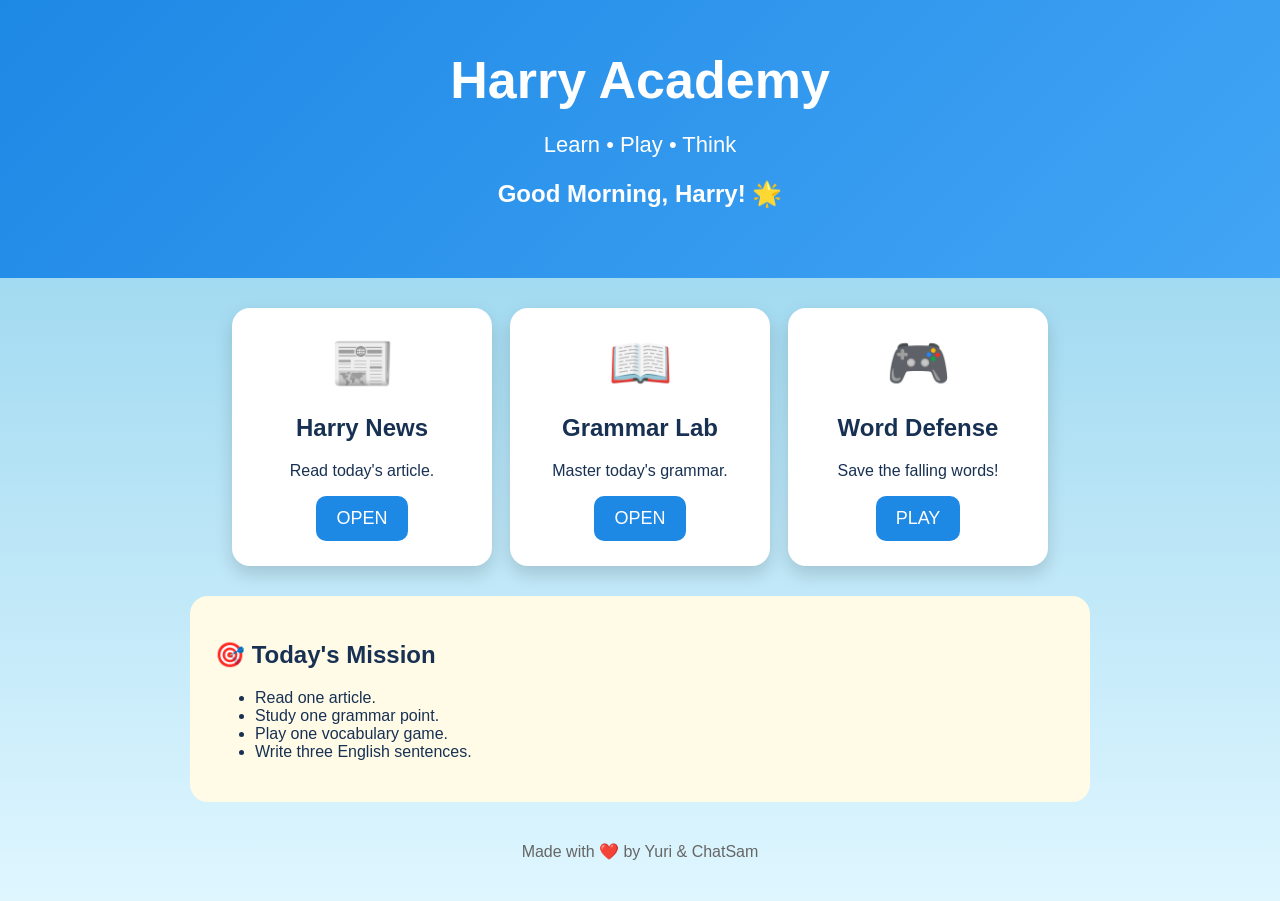
==== index.html @ 78060aa3 "Rename 1 to index.html" ====
<!DOCTYPE html>
<html lang="en">
<head>
<meta charset="UTF-8">
<meta name="viewport" content="width=device-width, initial-scale=1.0">
<title>Harry Academy</title>
<style>
*{box-sizing:border-box}
body{
 margin:0;
 font-family:Arial,sans-serif;
 background:linear-gradient(#87ceeb,#dff6ff);
 color:#183153;
}
header{
 text-align:center;
 padding:50px 20px;
 color:white;
 background:linear-gradient(135deg,#1e88e5,#42a5f5);
}
header h1{font-size:52px;margin:0}
header p{font-size:22px}
nav{
 display:flex;
 justify-content:center;
 gap:18px;
 flex-wrap:wrap;
 margin:30px;
}
.card{
 width:260px;
 background:white;
 border-radius:18px;
 padding:25px;
 box-shadow:0 8px 18px rgba(0,0,0,.15);
 text-align:center;
 transition:.25s;
}
.card:hover{transform:translateY(-8px)}
.icon{font-size:52px}
button{
 background:#1e88e5;
 color:white;
 border:none;
 padding:12px 20px;
 border-radius:10px;
 cursor:pointer;
 font-size:18px;
}
button:hover{background:#1565c0}
section{
 max-width:900px;
 margin:auto;
 background:#fffbe7;
 border-radius:18px;
 padding:25px;
}
footer{
 text-align:center;
 padding:40px;
 color:#666;
}
</style>
</head>
<body>

<header>
<h1>Harry Academy</h1>
<p>Learn • Play • Think</p>
<h2>Good Morning, Harry! 🌟</h2>
</header>

<nav>

<div class="card">
<div class="icon">📰</div>
<h2>Harry News</h2>
<p>Read today's article.</p>
<button onclick="alert('Coming Soon!')">OPEN</button>
</div>

<div class="card">
<div class="icon">📖</div>
<h2>Grammar Lab</h2>
<p>Master today's grammar.</p>
<button onclick="alert('Coming Soon!')">OPEN</button>
</div>

<div class="card">
<div class="icon">🎮</div>
<h2>Word Defense</h2>
<p>Save the falling words!</p>
<button onclick="alert('Coming Soon!')">PLAY</button>
</div>

</nav>

<section>
<h2>🎯 Today's Mission</h2>
<ul>
<li>Read one article.</li>
<li>Study one grammar point.</li>
<li>Play one vocabulary game.</li>
<li>Write three English sentences.</li>
</ul>
</section>

<footer>
Made with ❤️ by Yuri & ChatSam
</footer>

</body>
</html>
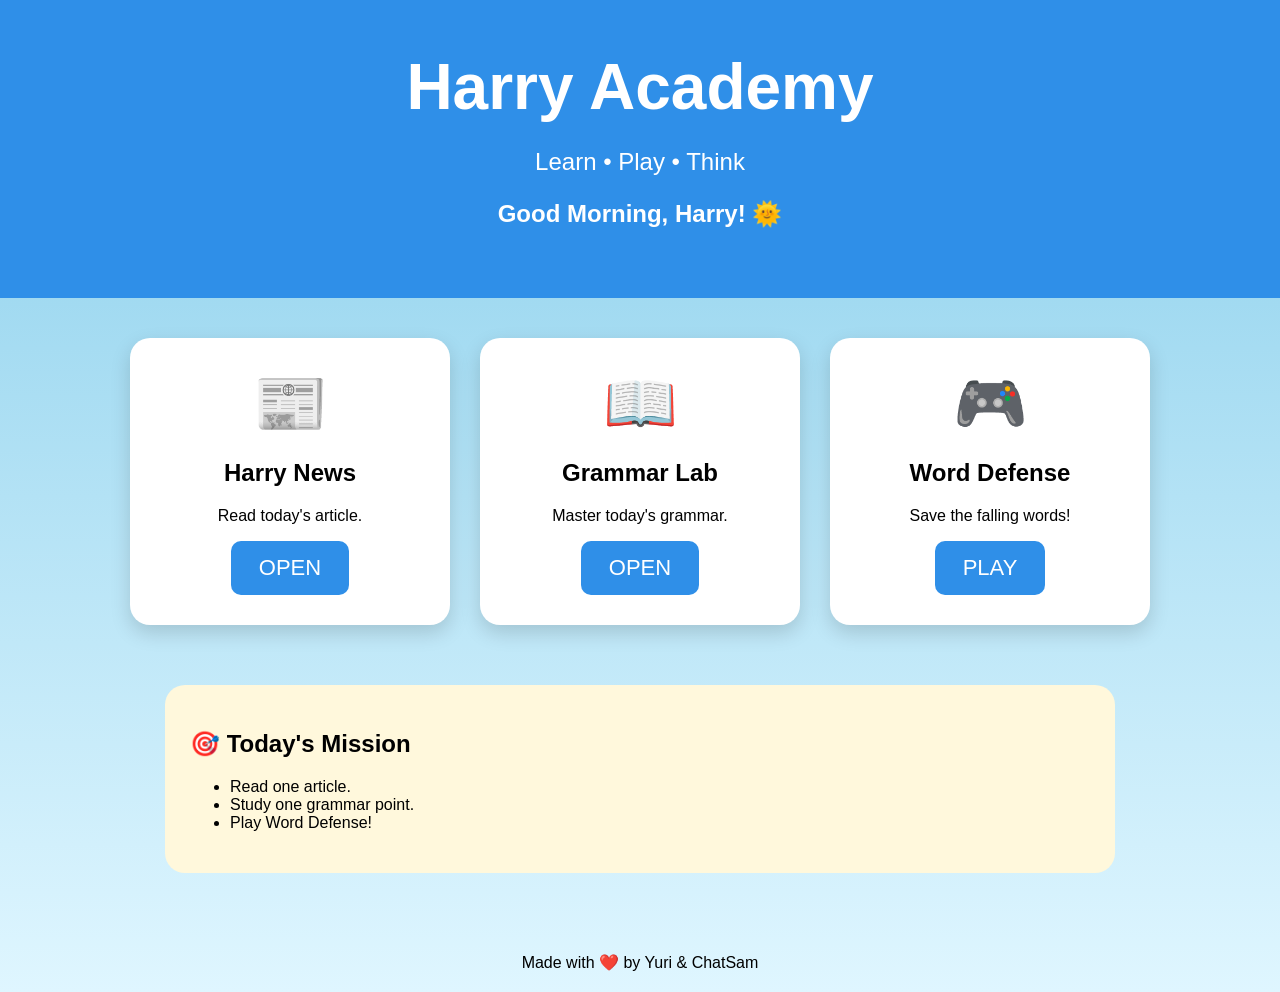
==== commit 067208a1: "Update index.html" ====
--- a/index.html
+++ b/index.html
@@ -5,61 +5,18 @@
 <meta name="viewport" content="width=device-width, initial-scale=1.0">
 <title>Harry Academy</title>
 <style>
-*{box-sizing:border-box}
-body{
- margin:0;
- font-family:Arial,sans-serif;
- background:linear-gradient(#87ceeb,#dff6ff);
- color:#183153;
-}
-header{
- text-align:center;
- padding:50px 20px;
- color:white;
- background:linear-gradient(135deg,#1e88e5,#42a5f5);
-}
-header h1{font-size:52px;margin:0}
-header p{font-size:22px}
-nav{
- display:flex;
- justify-content:center;
- gap:18px;
- flex-wrap:wrap;
- margin:30px;
-}
-.card{
- width:260px;
- background:white;
- border-radius:18px;
- padding:25px;
- box-shadow:0 8px 18px rgba(0,0,0,.15);
- text-align:center;
- transition:.25s;
-}
-.card:hover{transform:translateY(-8px)}
-.icon{font-size:52px}
-button{
- background:#1e88e5;
- color:white;
- border:none;
- padding:12px 20px;
- border-radius:10px;
- cursor:pointer;
- font-size:18px;
-}
-button:hover{background:#1565c0}
-section{
- max-width:900px;
- margin:auto;
- background:#fffbe7;
- border-radius:18px;
- padding:25px;
-}
-footer{
- text-align:center;
- padding:40px;
- color:#666;
-}
+body{margin:0;font-family:Arial,sans-serif;background:linear-gradient(#87ceeb,#dff6ff);}
+header{background:#2f8fe8;color:white;text-align:center;padding:50px 20px;}
+header h1{font-size:64px;margin:0;}
+header p{font-size:24px;}
+.cards{display:flex;justify-content:center;gap:30px;flex-wrap:wrap;padding:40px;}
+.card{background:white;width:260px;border-radius:20px;padding:30px;text-align:center;
+box-shadow:0 8px 20px rgba(0,0,0,.15);}
+.card .icon{font-size:60px;}
+button{background:#2f8fe8;color:white;border:none;border-radius:10px;
+padding:14px 28px;font-size:22px;cursor:pointer;}
+.mission{max-width:900px;margin:20px auto 60px;background:#fff8dc;
+padding:25px;border-radius:20px;}
 </style>
 </head>
 <body>
@@ -67,10 +24,10 @@
 <header>
 <h1>Harry Academy</h1>
 <p>Learn • Play • Think</p>
-<h2>Good Morning, Harry! 🌟</h2>
+<h2>Good Morning, Harry! 🌞</h2>
 </header>
 
-<nav>
+<div class="cards">
 
 <div class="card">
 <div class="icon">📰</div>
@@ -90,24 +47,21 @@
 <div class="icon">🎮</div>
 <h2>Word Defense</h2>
 <p>Save the falling words!</p>
-<button onclick="alert('Coming Soon!')">PLAY</button>
+<button onclick="window.location.href='game.html'">PLAY</button>
 </div>
 
-</nav>
+</div>
 
-<section>
+<div class="mission">
 <h2>🎯 Today's Mission</h2>
 <ul>
 <li>Read one article.</li>
 <li>Study one grammar point.</li>
-<li>Play one vocabulary game.</li>
-<li>Write three English sentences.</li>
+<li>Play Word Defense!</li>
 </ul>
-</section>
+</div>
 
-<footer>
-Made with ❤️ by Yuri & ChatSam
-</footer>
+<footer style="text-align:center;padding:20px;">Made with ❤️ by Yuri & ChatSam</footer>
 
 </body>
 </html>
